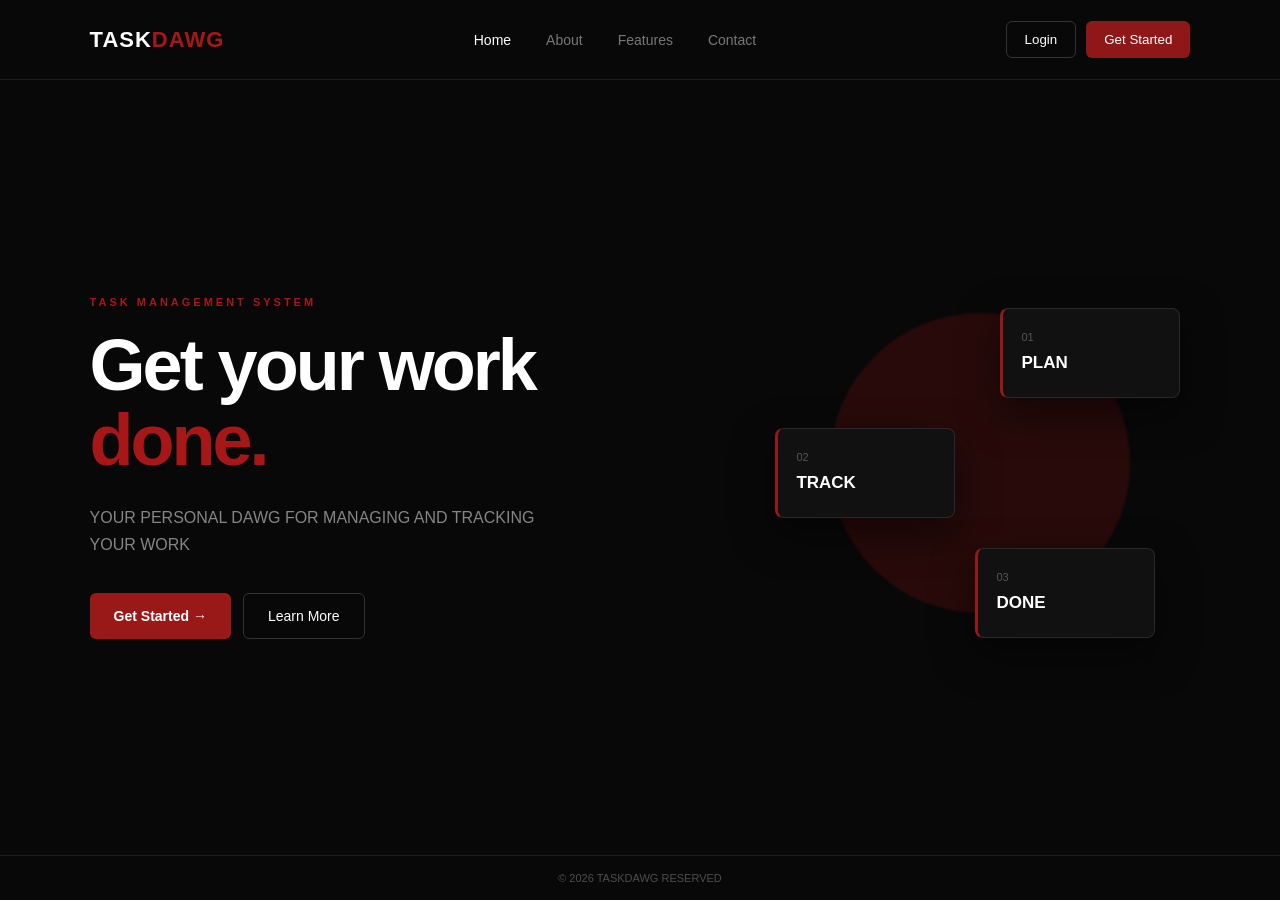
==== index.html @ 2225ff92 "Add files via upload" ====
<!DOCTYPE html>
<html lang="en">
<head>
    <meta charset="UTF-8">
    <meta name="viewport" content="width=device-width, initial-scale=1.0">

    <title>TASKDAWG</title>

    <link rel="stylesheet" href="style.css">
</head>

<body>

    <header class="navbar">

        <div class="logo">
            TASK<span>DAWG</span>
        </div>

        <nav>
            <a href="#" class="active">Home</a>
            <a href="#">About</a>
            <a href="#">Features</a>
            <a href="#">Contact</a>
        </nav>

        <div class="nav-buttons">
            <button class="login-btn">Login</button>
            <button class="signup-btn">Get Started</button>
        </div>

    </header>

    <main class="hero">

        <div class="hero-content">

            <p class="tagline">TASK MANAGEMENT SYSTEM</p>

            <h1>
                Get your work
                <span>done.</span>
            </h1>

            <p class="description">
                YOUR PERSONAL DAWG FOR MANAGING AND TRACKING YOUR WORK
            </p>

            <div class="hero-buttons">
                <button class="primary-btn">Get Started →</button>
                <button class="secondary-btn">Learn More</button>
            </div>

        </div>

        <div class="hero-design">

            <div class="red-circle"></div>

            <div class="design-card card-one">
                <span>01</span>
                <p>PLAN</p>
            </div>

            <div class="design-card card-two">
                <span>02</span>
                <p>TRACK</p>
            </div>

            <div class="design-card card-three">
                <span>03</span>
                <p>DONE</p>
            </div>

        </div>

    </main>

    <footer>
        <p>© 2026 TASKDAWG RESERVED </p>
    </footer>

</body>
</html>
---- style.css ----
* {
    margin: 0;
    padding: 0;
    box-sizing: border-box;
}

body {
    background: #080808;
    color: #ffffff;
    font-family: Arial, sans-serif;
    min-height: 100vh;
}


.navbar {
    height: 80px;
    padding: 0 7%;

    display: flex;
    align-items: center;
    justify-content: space-between;

    border-bottom: 1px solid #1c1c1c;
}


.logo {
    font-size: 22px;
    font-weight: 800;
    letter-spacing: 1px;
}

.logo span {
    color: #a81717;
}


nav {
    display: flex;
    gap: 35px;
}

nav a {
    color: #777777;
    text-decoration: none;
    font-size: 14px;

    transition: 0.3s;
}

nav a:hover,
nav a.active {
    color: #ffffff;
}


.nav-buttons {
    display: flex;
    gap: 10px;
}

button {
    font-family: inherit;
    cursor: pointer;
}

.login-btn {
    background: transparent;
    color: #ffffff;

    border: 1px solid #333333;
    border-radius: 6px;

    padding: 10px 18px;
}

.login-btn:hover {
    border-color: #8f1717;
}


.signup-btn {
    background: #8f1717;
    color: #ffffff;

    border: none;
    border-radius: 6px;

    padding: 11px 18px;
}

.signup-btn:hover {
    background: #b21e1e;
}


.hero {
    min-height: calc(100vh - 125px);

    padding: 70px 7%;

    display: flex;
    align-items: center;
    justify-content: space-between;

    overflow: hidden;
}

.hero-content {
    max-width: 600px;
}

.tagline {
    color: #a81717;

    font-size: 11px;
    font-weight: bold;

    letter-spacing: 3px;

    margin-bottom: 20px;
}

.hero h1 {
    font-size: 72px;
    line-height: 1.05;

    letter-spacing: -3px;

    margin-bottom: 25px;
}

.hero h1 span {
    color: #a81717;
}

.description {
    color: #858585;

    font-size: 16px;
    line-height: 1.7;

    max-width: 480px;

    margin-bottom: 35px;
}


.hero-buttons {
    display: flex;
    gap: 12px;
}

.primary-btn {
    background: #991919;
    color: #ffffff;

    border: none;
    border-radius: 6px;

    padding: 14px 24px;

    font-size: 14px;
    font-weight: bold;
}

.primary-btn:hover {
    background: #b52020;
}

.secondary-btn {
    background: transparent;
    color: #ffffff;

    border: 1px solid #333333;
    border-radius: 6px;

    padding: 14px 24px;

    font-size: 14px;
}

.secondary-btn:hover {
    border-color: #777777;
}

.hero-design {
    width: 430px;
    height: 430px;

    position: relative;
}


.red-circle {
    width: 300px;
    height: 300px;

    background: #641010;

    border-radius: 50%;

    position: absolute;

    top: 60px;
    left: 70px;

    opacity: 0.35;

    filter: blur(1px);
}

.design-card {
    width: 180px;
    height: 90px;

    background: #111111;

    border: 1px solid #292929;
    border-left: 3px solid #971818;

    border-radius: 8px;

    position: absolute;

    padding: 18px;

    box-shadow: 0 15px 40px rgba(0, 0, 0, 0.5);
}

.design-card span {
    color: #555555;
    font-size: 11px;
}

.design-card p {
    font-size: 17px;
    font-weight: bold;

    margin-top: 8px;
}


.card-one {
    top: 55px;
    right: 10px;
}

.card-two {
    top: 175px;
    left: 15px;
}

.card-three {
    bottom: 45px;
    right: 35px;
}


footer {
    height: 45px;

    display: flex;
    align-items: center;
    justify-content: center;

    border-top: 1px solid #1c1c1c;

    color: #4d4d4d;

    font-size: 11px;
}


@media (max-width: 900px) {

    nav {
        display: none;
    }

    .hero {
        padding-top: 50px;
    }

    .hero h1 {
        font-size: 55px;
    }

    .hero-design {
        display: none;
    }
}


@media (max-width: 550px) {

    .navbar {
        padding: 0 5%;
    }

    .nav-buttons .signup-btn {
        display: none;
    }

    .hero {
        padding: 50px 5%;
    }

    .hero h1 {
        font-size: 48px;
    }

    .description {
        font-size: 14px;
    }
}
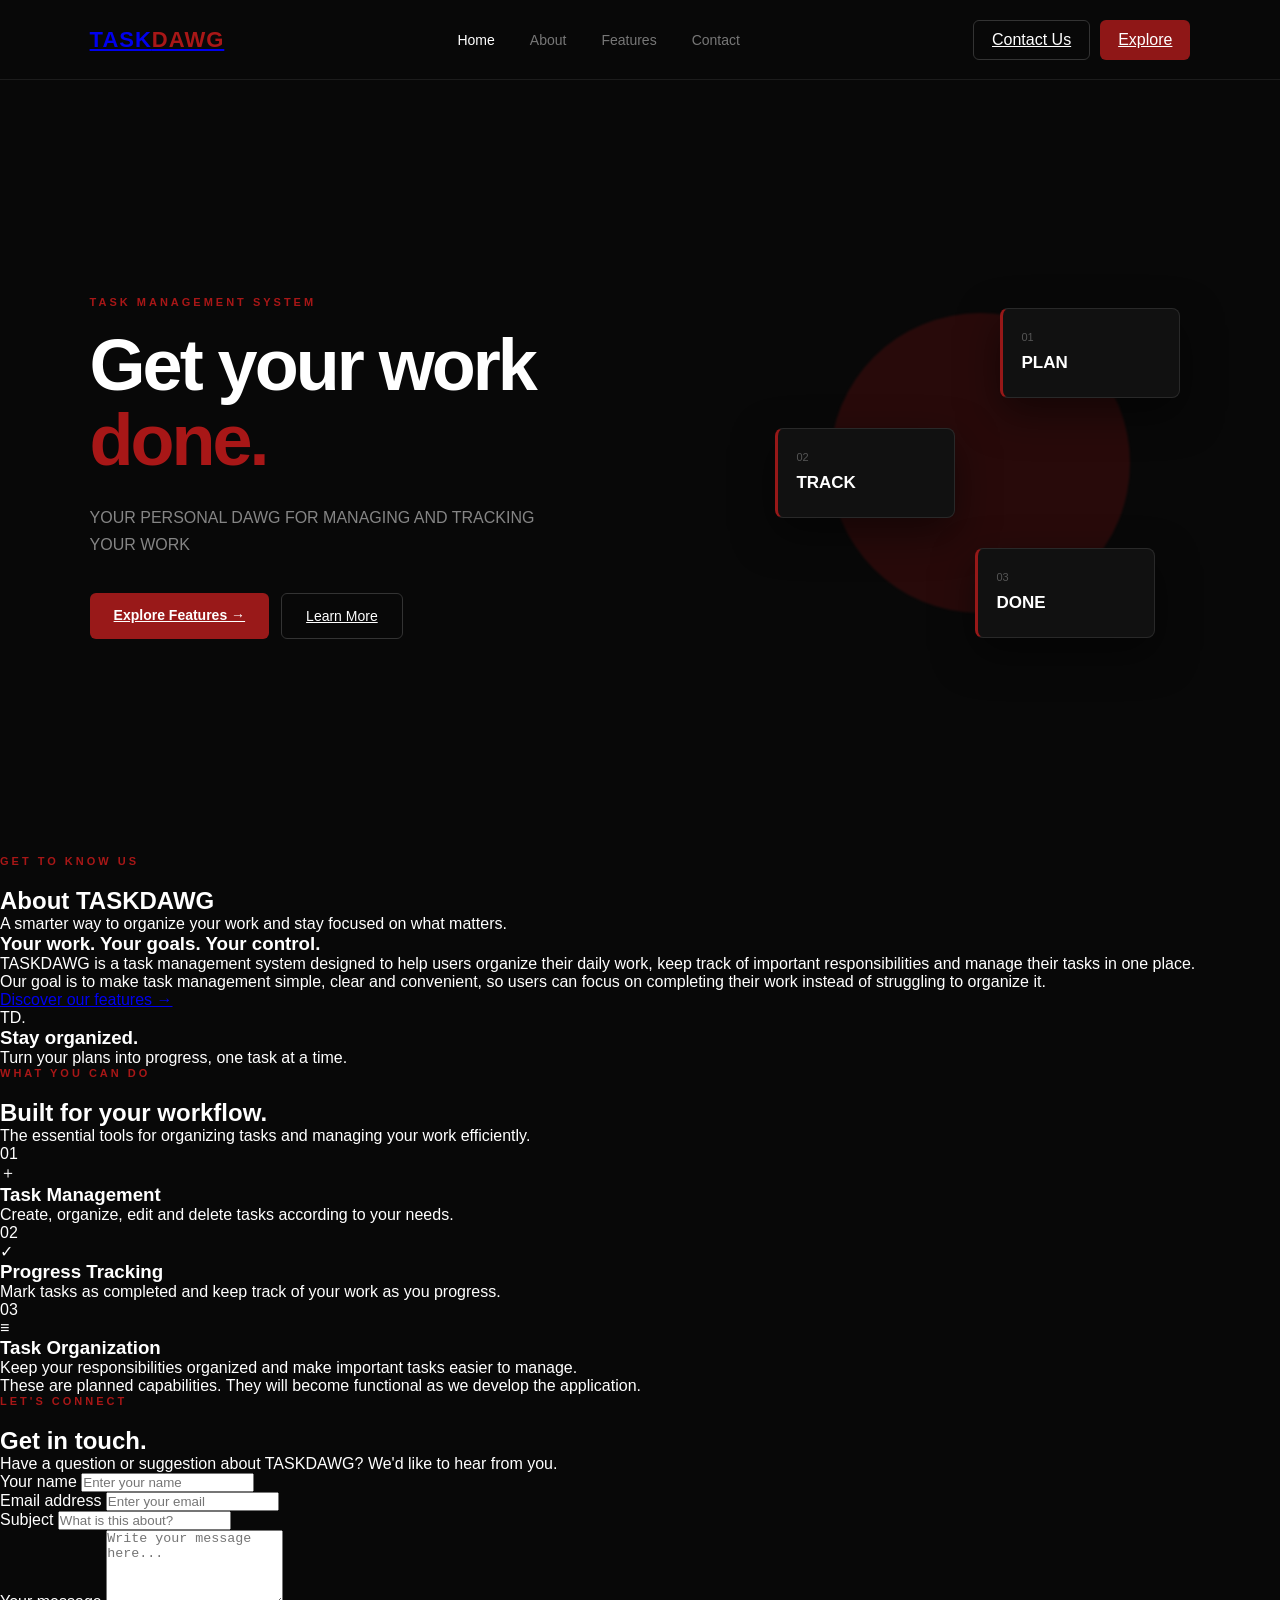
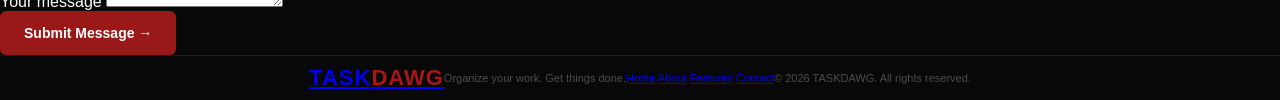
==== commit ca89f57d: "Revise index.html for better layout and features Updated the HTML structure and content for improved" ====
--- a/index.html
+++ b/index.html
@@ -5,81 +5,314 @@
     <meta charset="UTF-8">
     <meta name="viewport" content="width=device-width, initial-scale=1.0">
 
-    <title>TASKDAWG</title>
+    <title>TASKDAWG | Manage Your Work</title>
 
     <link rel="stylesheet" href="style.css">
 </head>
 
 <body>
 
-    <header class="navbar">
-
-        <div class="logo">
+    
+    <header class="navbar" id="home">
+
+        <a href="#home" class="logo">
             TASK<span>DAWG</span>
+        </a>
+
+        <nav aria-label="Main navigation">
+            <a href="#home" class="active">Home</a>
+            <a href="#about">About</a>
+            <a href="#features">Features</a>
+            <a href="#contact">Contact</a>
+        </nav>
+
+        <div class="nav-buttons">
+            <a href="#contact" class="login-btn">Contact Us</a>
+            <a href="#features" class="signup-btn">Explore</a>
         </div>
 
-        <nav>
-            <a href="#" class="active">Home</a>
-            <a href="#">About</a>
-            <a href="#">Features</a>
-            <a href="#">Contact</a>
-        </nav>
-
-        <div class="nav-buttons">
-            <button class="login-btn">Login</button>
-            <button class="signup-btn">Get Started</button>
+    </header>
+
+
+    <main>
+
+        
+        <section class="hero">
+
+            <div class="hero-content">
+
+                <p class="tagline">TASK MANAGEMENT SYSTEM</p>
+
+                <h1>
+                    Get your work
+                    <span>done.</span>
+                </h1>
+
+                <p class="description">
+                    YOUR PERSONAL DAWG FOR MANAGING AND TRACKING YOUR WORK
+                </p>
+
+                <div class="hero-buttons">
+                    <a href="#features" class="primary-btn">
+                        Explore Features →
+                    </a>
+
+                    <a href="#about" class="secondary-btn">
+                        Learn More
+                    </a>
+                </div>
+
+            </div>
+
+            <div class="hero-design" aria-hidden="true">
+
+                <div class="red-circle"></div>
+
+                <div class="design-card card-one">
+                    <span>01</span>
+                    <p>PLAN</p>
+                </div>
+
+                <div class="design-card card-two">
+                    <span>02</span>
+                    <p>TRACK</p>
+                </div>
+
+                <div class="design-card card-three">
+                    <span>03</span>
+                    <p>DONE</p>
+                </div>
+
+            </div>
+
+        </section>
+
+
+        
+        <section class="section about-section" id="about">
+
+            <div class="section-heading">
+                <p class="tagline">GET TO KNOW US</p>
+                <h2>About <span>TASKDAWG</span></h2>
+
+                <p class="section-description">
+                    A smarter way to organize your work and stay focused
+                    on what matters.
+                </p>
+            </div>
+
+            <div class="about-content">
+
+                <div class="about-text">
+                    <h3>Your work. Your goals. Your control.</h3>
+
+                    <p>
+                        TASKDAWG is a task management system designed to
+                        help users organize their daily work, keep track
+                        of important responsibilities and manage their
+                        tasks in one place.
+                    </p>
+
+                    <p>
+                        Our goal is to make task management simple,
+                        clear and convenient, so users can focus on
+                        completing their work instead of struggling
+                        to organize it.
+                    </p>
+
+                    <a href="#features" class="text-link">
+                        Discover our features →
+                    </a>
+                </div>
+
+                <div class="about-highlight">
+                    <div class="highlight-mark">TD.</div>
+                    <h3>Stay organized.</h3>
+                    <p>
+                        Turn your plans into progress, one task at a time.
+                    </p>
+                </div>
+
+            </div>
+
+        </section>
+
+
+        
+        <section class="section features-section" id="features">
+
+            <div class="section-heading">
+                <p class="tagline">WHAT YOU CAN DO</p>
+                <h2>Built for your <span>workflow.</span></h2>
+
+                <p class="section-description">
+                    The essential tools for organizing tasks and
+                    managing your work efficiently.
+                </p>
+            </div>
+
+            <div class="features-grid">
+
+                <article class="feature-card">
+                    <span class="feature-number">01</span>
+                    <div class="feature-icon" aria-hidden="true">＋</div>
+
+                    <h3>Task Management</h3>
+
+                    <p>
+                        Create, organize, edit and delete tasks
+                        according to your needs.
+                    </p>
+                </article>
+
+                <article class="feature-card">
+                    <span class="feature-number">02</span>
+                    <div class="feature-icon" aria-hidden="true">✓</div>
+
+                    <h3>Progress Tracking</h3>
+
+                    <p>
+                        Mark tasks as completed and keep track
+                        of your work as you progress.
+                    </p>
+                </article>
+
+                <article class="feature-card">
+                    <span class="feature-number">03</span>
+                    <div class="feature-icon" aria-hidden="true">≡</div>
+
+                    <h3>Task Organization</h3>
+
+                    <p>
+                        Keep your responsibilities organized
+                        and make important tasks easier to manage.
+                    </p>
+                </article>
+
+            </div>
+
+            <p class="feature-note">
+                These are planned capabilities. They will become
+                functional as we develop the application.
+            </p>
+
+        </section>
+
+
+        
+        <section class="section contact-section" id="contact">
+
+            <div class="section-heading">
+                <p class="tagline">LET'S CONNECT</p>
+                <h2>Get in <span>touch.</span></h2>
+
+                <p class="section-description">
+                    Have a question or suggestion about TASKDAWG?
+                    We'd like to hear from you.
+                </p>
+            </div>
+
+            <form class="contact-form" id="contactForm">
+
+                <div class="form-group">
+                    <label for="name">Your name</label>
+                    <input
+                        type="text"
+                        id="name"
+                        name="name"
+                        placeholder="Enter your name"
+                        required
+                    >
+                </div>
+
+                <div class="form-group">
+                    <label for="email">Email address</label>
+                    <input
+                        type="email"
+                        id="email"
+                        name="email"
+                        placeholder="Enter your email"
+                        required
+                    >
+                </div>
+
+                <div class="form-group">
+                    <label for="subject">Subject</label>
+                    <input
+                        type="text"
+                        id="subject"
+                        name="subject"
+                        placeholder="What is this about?"
+                        required
+                    >
+                </div>
+
+                <div class="form-group">
+                    <label for="message">Your message</label>
+                    <textarea
+                        id="message"
+                        name="message"
+                        rows="5"
+                        placeholder="Write your message here..."
+                        required
+                    ></textarea>
+                </div>
+
+                <button type="submit" class="primary-btn">
+                    Submit Message →
+                </button>
+
+                <p
+                    class="form-notice"
+                    id="formNotice"
+                    role="status"
+                    aria-live="polite"
+                ></p>
+
+            </form>
+
+        </section>
+
+    </main>
+
+
+    
+    <footer class="footer">
+
+        <a href="#home" class="logo">
+            TASK<span>DAWG</span>
+        </a>
+
+        <p>Organize your work. Get things done.</p>
+
+        <div class="footer-links">
+            <a href="#home">Home</a>
+            <a href="#about">About</a>
+            <a href="#features">Features</a>
+            <a href="#contact">Contact</a>
         </div>
 
-    </header>
-
-    <main class="hero">
-
-        <div class="hero-content">
-
-            <p class="tagline">TASK MANAGEMENT SYSTEM</p>
-
-            <h1>
-                Get your work
-                <span>done.</span>
-            </h1>
-
-            <p class="description">
-                YOUR PERSONAL DAWG FOR MANAGING AND TRACKING YOUR WORK
-            </p>
-
-            <div class="hero-buttons">
-                <button class="primary-btn">Get Started →</button>
-                <button class="secondary-btn">Learn More</button>
-            </div>
-
-        </div>
-
-        <div class="hero-design">
-
-            <div class="red-circle"></div>
-
-            <div class="design-card card-one">
-                <span>01</span>
-                <p>PLAN</p>
-            </div>
-
-            <div class="design-card card-two">
-                <span>02</span>
-                <p>TRACK</p>
-            </div>
-
-            <div class="design-card card-three">
-                <span>03</span>
-                <p>DONE</p>
-            </div>
-
-        </div>
-
-    </main>
-
-    <footer>
-        <p>© 2026 TASKDAWG RESERVED </p>
+        <p class="copyright">
+            © 2026 TASKDAWG. All rights reserved.
+        </p>
+
     </footer>
+
+
+    
+    <script>
+        const contactForm = document.getElementById("contactForm");
+        const formNotice = document.getElementById("formNotice");
+
+        contactForm.addEventListener("submit", function(event) {
+            event.preventDefault();
+
+            formNotice.textContent =
+                "This form is a frontend demo. Messages cannot be sent yet.";
+
+            formNotice.classList.add("visible");
+        });
+    </script>
 
 </body>
 </html>
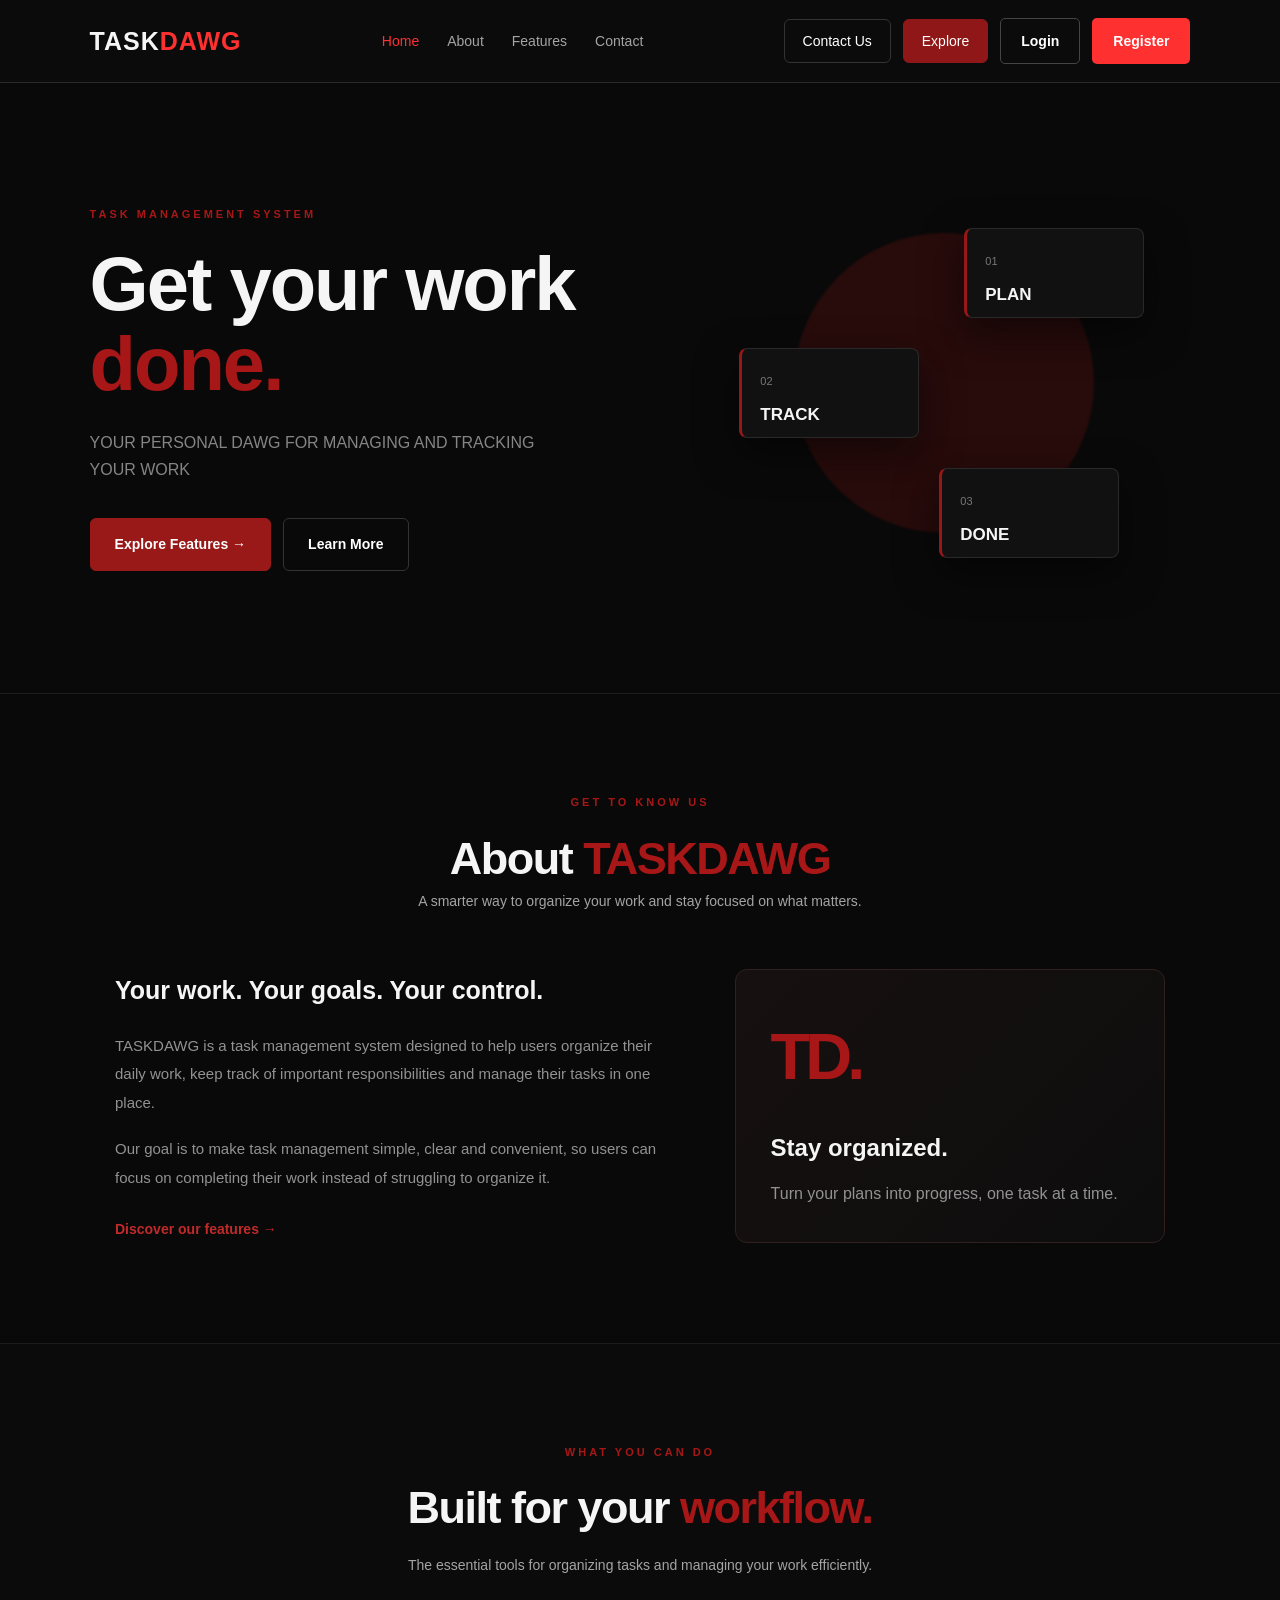
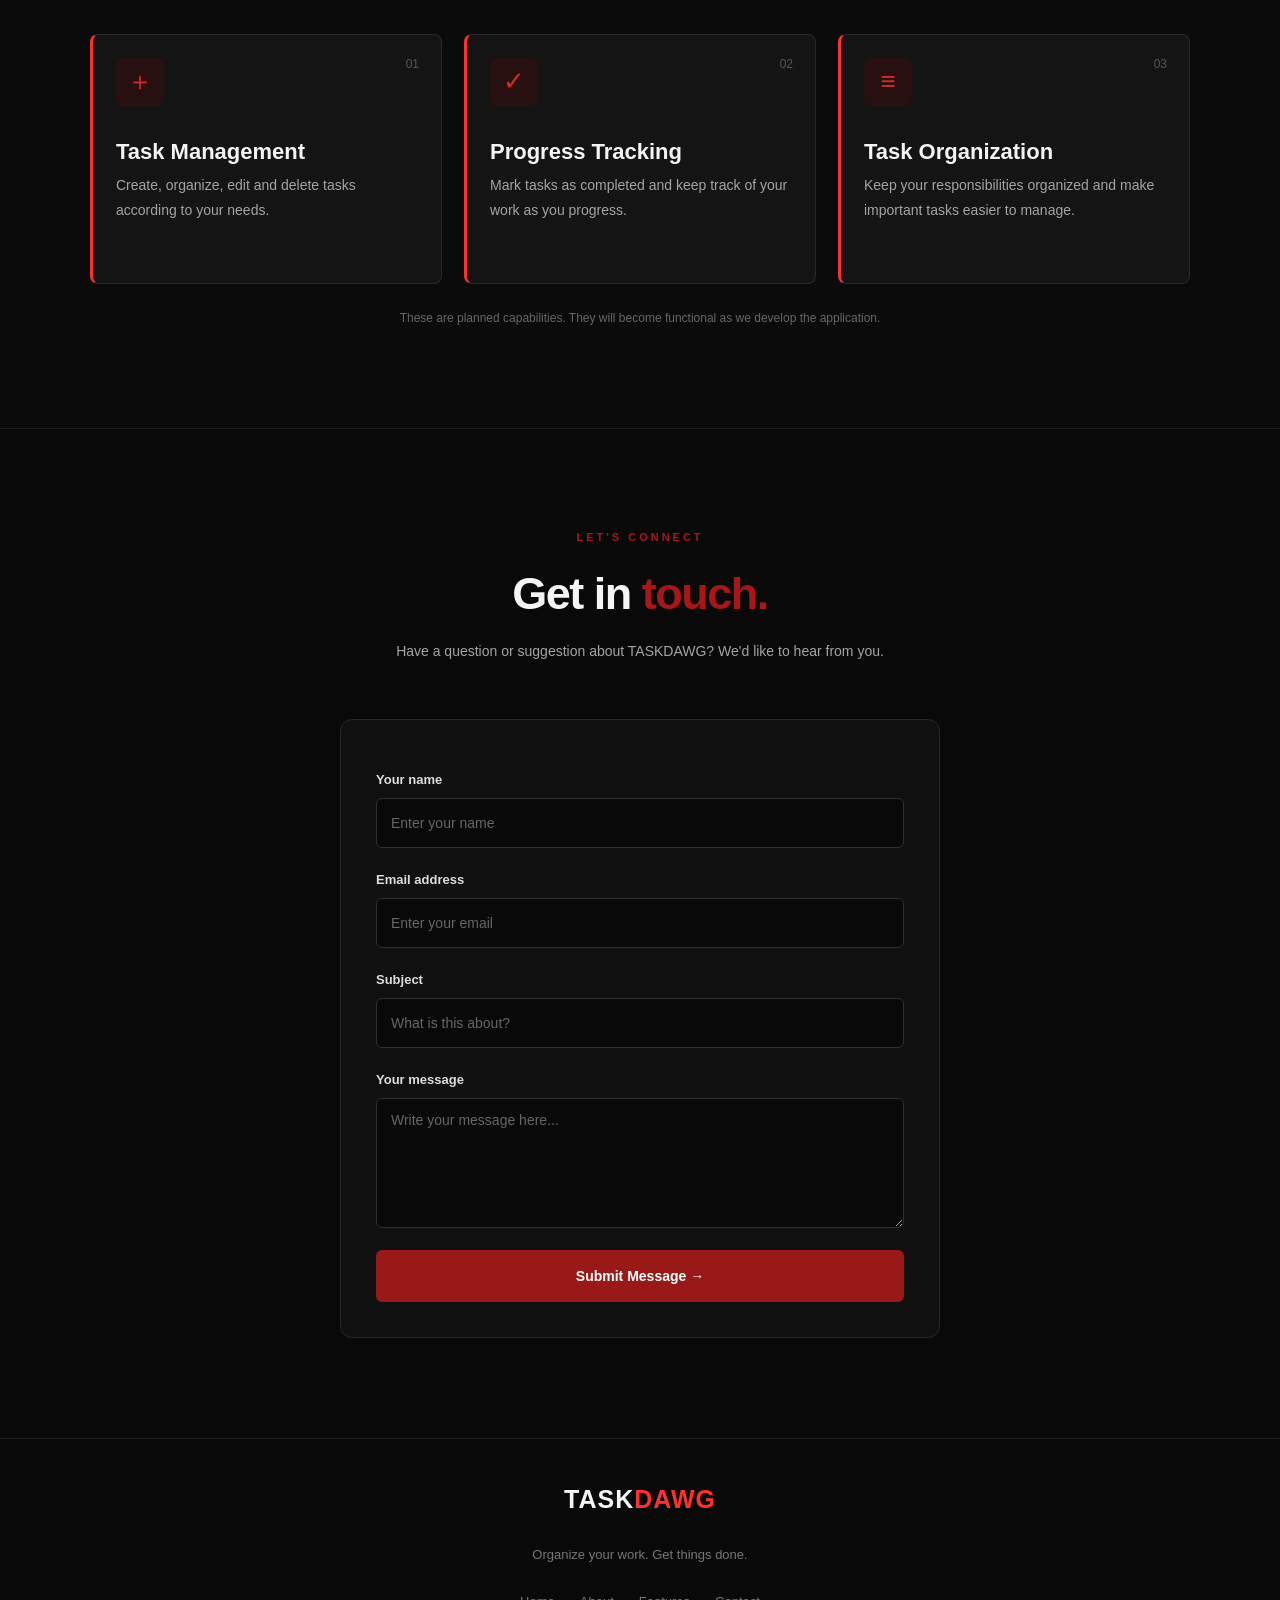
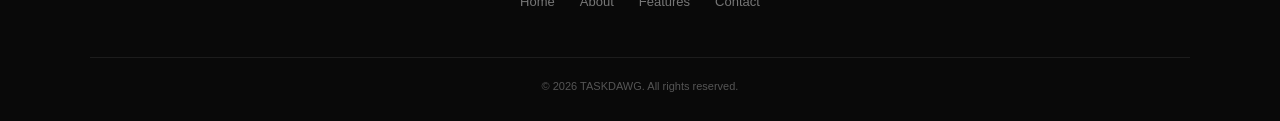
==== commit 54bf07b8: "Update TASKDAWG project files" ====
--- a/index.html
+++ b/index.html
@@ -8,6 +8,7 @@
     <title>TASKDAWG | Manage Your Work</title>
 
     <link rel="stylesheet" href="style.css">
+    <link rel="stylesheet" href="style2.css">
 </head>
 
 <body>
@@ -29,6 +30,8 @@
         <div class="nav-buttons">
             <a href="#contact" class="login-btn">Contact Us</a>
             <a href="#features" class="signup-btn">Explore</a>
+            <a href="login.html" class="btn btn-outline">Login</a>
+            <a href="register.html" class=" btn btn-red">Register</a>
         </div>
 
     </header>
--- a/style.css
+++ b/style.css
@@ -1,9 +1,15 @@
+
 
 
 * {
     margin: 0;
     padding: 0;
     box-sizing: border-box;
+}
+
+html {
+    scroll-behavior: smooth;
+    scroll-padding-top: 85px;
 }
 
 body {
@@ -13,41 +19,64 @@
     min-height: 100vh;
 }
 
+a {
+    color: inherit;
+    text-decoration: none;
+}
+
+button,
+input,
+textarea {
+    font-family: inherit;
+}
+
+button {
+    cursor: pointer;
+}
+
+
+/* 
+   NAVIGATION BAR
+*/
 
 .navbar {
-    height: 80px;
+    min-height: 80px;
     padding: 0 7%;
 
     display: flex;
     align-items: center;
     justify-content: space-between;
-
+    gap: 20px;
+
+    background: #080808;
     border-bottom: 1px solid #1c1c1c;
-}
-
+
+    position: sticky;
+    top: 0;
+    z-index: 100;
+}
 
 .logo {
     font-size: 22px;
     font-weight: 800;
     letter-spacing: 1px;
+    white-space: nowrap;
 }
 
 .logo span {
     color: #a81717;
 }
 
-
 nav {
     display: flex;
-    gap: 35px;
+    align-items: center;
+    gap: 30px;
 }
 
 nav a {
     color: #777777;
-    text-decoration: none;
     font-size: 14px;
-
-    transition: 0.3s;
+    transition: color 0.3s;
 }
 
 nav a:hover,
@@ -55,40 +84,39 @@
     color: #ffffff;
 }
 
-
 .nav-buttons {
     display: flex;
     gap: 10px;
-}
-
-button {
-    font-family: inherit;
-    cursor: pointer;
+    align-items: center;
+}
+
+button,
+.primary-btn,
+.secondary-btn,
+.login-btn,
+.signup-btn {
+    font-size: 14px;
+    border-radius: 6px;
+    transition: background 0.3s, border-color 0.3s,
+                color 0.3s, transform 0.3s;
 }
 
 .login-btn {
     background: transparent;
     color: #ffffff;
-
     border: 1px solid #333333;
-    border-radius: 6px;
-
     padding: 10px 18px;
 }
 
 .login-btn:hover {
     border-color: #8f1717;
 }
-
 
 .signup-btn {
     background: #8f1717;
     color: #ffffff;
-
-    border: none;
-    border-radius: 6px;
-
-    padding: 11px 18px;
+    border: 1px solid #8f1717;
+    padding: 10px 18px;
 }
 
 .signup-btn:hover {
@@ -96,14 +124,18 @@
 }
 
 
+/* 
+   HOME / HERO SECTION
+*/
+
 .hero {
-    min-height: calc(100vh - 125px);
-
+    min-height: calc(100vh - 80px);
     padding: 70px 7%;
 
     display: flex;
     align-items: center;
     justify-content: space-between;
+    gap: 40px;
 
     overflow: hidden;
 }
@@ -114,134 +146,116 @@
 
 .tagline {
     color: #a81717;
-
     font-size: 11px;
     font-weight: bold;
-
     letter-spacing: 3px;
-
     margin-bottom: 20px;
 }
 
 .hero h1 {
-    font-size: 72px;
+    font-size: clamp(48px, 6vw, 72px);
     line-height: 1.05;
-
     letter-spacing: -3px;
-
     margin-bottom: 25px;
 }
 
-.hero h1 span {
+.hero h1 span,
+.section-heading h2 span {
     color: #a81717;
 }
 
 .description {
     color: #858585;
-
     font-size: 16px;
     line-height: 1.7;
-
     max-width: 480px;
-
     margin-bottom: 35px;
 }
 
-
 .hero-buttons {
     display: flex;
+    flex-wrap: wrap;
     gap: 12px;
+}
+
+.primary-btn,
+.secondary-btn {
+    display: inline-flex;
+    align-items: center;
+    justify-content: center;
+    padding: 14px 24px;
+    font-weight: bold;
 }
 
 .primary-btn {
     background: #991919;
     color: #ffffff;
-
-    border: none;
-    border-radius: 6px;
-
-    padding: 14px 24px;
-
-    font-size: 14px;
-    font-weight: bold;
+    border: 1px solid #991919;
 }
 
 .primary-btn:hover {
     background: #b52020;
+    border-color: #b52020;
 }
 
 .secondary-btn {
     background: transparent;
     color: #ffffff;
-
     border: 1px solid #333333;
-    border-radius: 6px;
-
-    padding: 14px 24px;
-
-    font-size: 14px;
 }
 
 .secondary-btn:hover {
     border-color: #777777;
 }
+
+
+/* HERO DECORATION */
 
 .hero-design {
     width: 430px;
     height: 430px;
-
+    flex-shrink: 0;
     position: relative;
 }
-
 
 .red-circle {
     width: 300px;
     height: 300px;
-
     background: #641010;
-
     border-radius: 50%;
 
     position: absolute;
-
     top: 60px;
     left: 70px;
 
     opacity: 0.35;
-
     filter: blur(1px);
 }
 
 .design-card {
     width: 180px;
     height: 90px;
-
     background: #111111;
-
     border: 1px solid #292929;
     border-left: 3px solid #971818;
-
     border-radius: 8px;
 
     position: absolute;
-
     padding: 18px;
 
     box-shadow: 0 15px 40px rgba(0, 0, 0, 0.5);
 }
 
 .design-card span {
-    color: #555555;
+    color: #777777;
     font-size: 11px;
 }
 
 .design-card p {
     font-size: 17px;
     font-weight: bold;
-
     margin-top: 8px;
 }
-
 
 .card-one {
     top: 55px;
@@ -259,60 +273,482 @@
 }
 
 
-footer {
-    height: 45px;
+/* 
+   COMMON SECTION STYLES
+ */
+
+.section {
+    padding: 100px 7%;
+    border-top: 1px solid #1c1c1c;
+    scroll-margin-top: 80px;
+}
+
+.section-heading {
+    max-width: 650px;
+    margin: 0 auto 55px;
+    text-align: center;
+}
+
+.section-heading h2 {
+    font-size: clamp(32px, 4vw, 45px);
+    line-height: 1.2;
+    letter-spacing: -1.5px;
+    margin-bottom: 18px;
+}
+
+.section-description {
+    color: #858585;
+    font-size: 15px;
+    line-height: 1.8;
+}
+
+
+/* 
+   ABOUT SECTION
+ */
+
+.about-content {
+    max-width: 1050px;
+    margin: 0 auto;
+
+    display: grid;
+    grid-template-columns: 1.3fr 1fr;
+    align-items: center;
+    gap: 60px;
+}
+
+.about-text h3 {
+    font-size: 25px;
+    margin-bottom: 22px;
+}
+
+.about-text p {
+    color: #929292;
+    font-size: 15px;
+    line-height: 1.9;
+    margin-bottom: 18px;
+}
+
+.text-link {
+    display: inline-block;
+    color: #c12a2a;
+    font-size: 14px;
+    font-weight: bold;
+    margin-top: 8px;
+}
+
+.text-link:hover {
+    color: #ff4545;
+}
+
+.about-highlight {
+    min-height: 260px;
+    padding: 35px;
+
+    display: flex;
+    flex-direction: column;
+    justify-content: center;
+
+    background: linear-gradient(135deg, #171010, #0d0d0d);
+    border: 1px solid #302020;
+    border-radius: 12px;
+}
+
+.highlight-mark {
+    color: #a81717;
+    font-size: 65px;
+    font-weight: 900;
+    letter-spacing: -5px;
+    margin-bottom: 20px;
+}
+
+.about-highlight h3 {
+    font-size: 24px;
+    margin-bottom: 12px;
+}
+
+.about-highlight p {
+    color: #929292;
+    line-height: 1.7;
+}
+
+
+/* 
+   FEATURES SECTION
+*/
+
+.features-section {
+    background: #0b0b0b;
+}
+
+.features-grid {
+    max-width: 1100px;
+    margin: 0 auto;
+
+    display: grid;
+    grid-template-columns: repeat(3, minmax(0, 1fr));
+    gap: 22px;
+}
+
+.feature-card {
+    position: relative;
+    min-height: 250px;
+    padding: 30px;
+
+    background: #101010;
+    border: 1px solid #252525;
+    border-radius: 10px;
+
+    transition: transform 0.3s, border-color 0.3s;
+}
+
+.feature-card:hover {
+    transform: translateY(-5px);
+    border-color: #7e2020;
+}
+
+.feature-number {
+    position: absolute;
+    top: 20px;
+    right: 22px;
+
+    color: #555555;
+    font-size: 12px;
+}
+
+.feature-icon {
+    width: 48px;
+    height: 48px;
+    margin-bottom: 28px;
 
     display: flex;
     align-items: center;
     justify-content: center;
 
+    background: #291010;
+    color: #d12c2c;
+    border-radius: 8px;
+
+    font-size: 26px;
+}
+
+.feature-card h3 {
+    font-size: 19px;
+    margin-bottom: 15px;
+}
+
+.feature-card p {
+    color: #858585;
+    font-size: 14px;
+    line-height: 1.8;
+}
+
+.feature-note {
+    max-width: 1100px;
+    margin: 24px auto 0;
+
+    color: #666666;
+    font-size: 12px;
+    line-height: 1.7;
+    text-align: center;
+}
+
+
+/* 
+   CONTACT SECTION
+ */
+
+.contact-form {
+    max-width: 600px;
+    margin: 0 auto;
+    padding: 35px;
+
+    background: #101010;
+    border: 1px solid #282828;
+    border-radius: 12px;
+}
+
+.form-group {
+    margin-bottom: 22px;
+}
+
+.form-group label {
+    display: block;
+    margin-bottom: 9px;
+    font-size: 13px;
+    font-weight: bold;
+}
+
+.form-group input,
+.form-group textarea {
+    display: block;
+    width: 100%;
+    padding: 13px 14px;
+
+    background: #090909;
+    color: #ffffff;
+
+    border: 1px solid #303030;
+    border-radius: 6px;
+
+    font-size: 14px;
+    outline: none;
+}
+
+.form-group input:focus,
+.form-group textarea:focus {
+    border-color: #a81717;
+}
+
+.form-group input::placeholder,
+.form-group textarea::placeholder {
+    color: #666666;
+}
+
+.form-group textarea {
+    resize: vertical;
+    min-height: 130px;
+}
+
+.contact-form button {
+    width: 100%;
+}
+
+.form-notice {
+    display: none;
+    margin-top: 18px;
+
+    color: #e6aaaa;
+    font-size: 13px;
+    line-height: 1.7;
+    text-align: center;
+}
+
+.form-notice.visible {
+    display: block;
+}
+
+
+/* 
+   FOOTER
+*/
+
+.footer {
+    padding: 40px 7% 25px;
     border-top: 1px solid #1c1c1c;
 
-    color: #4d4d4d;
-
+    display: flex;
+    flex-direction: column;
+    align-items: center;
+    gap: 18px;
+
+    text-align: center;
+}
+
+.footer > p {
+    color: #777777;
+    font-size: 13px;
+}
+
+.footer-links {
+    display: flex;
+    flex-wrap: wrap;
+    justify-content: center;
+    gap: 25px;
+    margin: 8px 0;
+}
+
+.footer-links a {
+    color: #777777;
+    font-size: 13px;
+}
+
+.footer-links a:hover {
+    color: #ffffff;
+}
+
+.footer .copyright {
+    padding-top: 20px;
+    width: 100%;
+    border-top: 1px solid #1c1c1c;
+    color: #555555;
     font-size: 11px;
 }
 
 
-@media (max-width: 900px) {
+/* 
+   TABLET RESPONSIVENESS
+ */
+
+@media (max-width: 1000px) {
+
+    .navbar {
+        padding: 0 5%;
+    }
 
     nav {
-        display: none;
+        gap: 18px;
+    }
+
+    .nav-buttons {
+        gap: 7px;
+    }
+
+    .login-btn,
+    .signup-btn {
+        padding: 9px 12px;
     }
 
     .hero {
-        padding-top: 50px;
+        padding: 60px 5%;
+    }
+
+    .hero-design {
+        transform: scale(0.8);
+        transform-origin: center right;
+        margin-left: -50px;
+        margin-right: -40px;
+    }
+
+    .features-grid {
+        gap: 15px;
+    }
+
+    .feature-card {
+        padding: 24px;
+    }
+}
+
+
+/* 
+   MOBILE RESPONSIVENESS
+ */
+
+@media (max-width: 700px) {
+
+    .navbar {
+        min-height: 72px;
+        padding: 15px 5%;
+        flex-wrap: wrap;
+        gap: 15px;
+    }
+
+    .logo {
+        font-size: 20px;
+    }
+
+    nav {
+        order: 3;
+        width: 100%;
+        justify-content: space-between;
+        gap: 10px;
+    }
+
+    nav a {
+        font-size: 12px;
+    }
+
+    .nav-buttons {
+        margin-left: auto;
+    }
+
+    .login-btn,
+    .signup-btn {
+        padding: 9px 10px;
+        font-size: 12px;
+    }
+
+    .hero {
+        min-height: auto;
+        padding: 90px 6%;
+    }
+
+    .hero-content {
+        width: 100%;
     }
 
     .hero h1 {
-        font-size: 55px;
+        font-size: clamp(43px, 10vw, 58px);
+        letter-spacing: -2px;
+    }
+
+    .description {
+        font-size: 14px;
     }
 
     .hero-design {
         display: none;
     }
-}
-
-
-@media (max-width: 550px) {
-
-    .navbar {
-        padding: 0 5%;
-    }
+
+    .section {
+        padding: 75px 6%;
+        scroll-margin-top: 105px;
+    }
+
+    .section-heading {
+        margin-bottom: 38px;
+    }
+
+    .about-content {
+        grid-template-columns: 1fr;
+        gap: 30px;
+    }
+
+    .about-text h3 {
+        font-size: 22px;
+    }
+
+    .features-grid {
+        grid-template-columns: 1fr;
+        gap: 16px;
+    }
+
+    .feature-card {
+        min-height: auto;
+    }
+
+    .contact-form {
+        padding: 24px 20px;
+    }
+
+    .footer {
+        padding: 35px 6% 20px;
+    }
+
+    .footer-links {
+        gap: 18px;
+    }
+}
+
+
+/* 
+   SMALL MOBILE SCREENS
+*/
+
+@media (max-width: 380px) {
 
     .nav-buttons .signup-btn {
         display: none;
     }
 
-    .hero {
-        padding: 50px 5%;
+    nav {
+        gap: 8px;
+    }
+
+    nav a {
+        font-size: 11px;
     }
 
     .hero h1 {
-        font-size: 48px;
-    }
-
-    .description {
-        font-size: 14px;
-    }
-}+        font-size: 42px;
+    }
+
+    .hero-buttons {
+        flex-direction: column;
+        align-items: stretch;
+    }
+
+    .section-heading h2 {
+        font-size: 31px;
+    }
+}
--- a/style2.css
+++ b/style2.css
@@ -0,0 +1,642 @@
+
+/* TASKDAWG - Shared styling */
+
+:root {
+    --bg: #090909;
+    --panel: #141414;
+    --panel-light: #1b1b1b;
+    --red: #ff3030;
+    --red-dark: #d91f1f;
+    --white: #f5f5f5;
+    --muted: #a4a4a4;
+    --border: #292929;
+}
+
+* {
+    margin: 0;
+    padding: 0;
+    box-sizing: border-box;
+}
+
+html {
+    scroll-behavior: smooth;
+}
+
+body {
+    background: var(--bg);
+    color: var(--white);
+    font-family: Arial, Helvetica, sans-serif;
+    line-height: 1.6;
+}
+
+a {
+    color: inherit;
+    text-decoration: none;
+}
+
+button, input, select {
+    font: inherit;
+}
+
+button, select {
+    cursor: pointer;
+}
+
+span {
+    color: var(--red);
+}
+
+/* Navigation */
+
+.navbar {
+    width: 100%;
+    min-height: 76px;
+    padding: 18px 7%;
+    display: flex;
+    align-items: center;
+    justify-content: space-between;
+    gap: 20px;
+    border-bottom: 1px solid var(--border);
+    background: #0b0b0b;
+}
+
+.logo {
+    font-size: 25px;
+    font-weight: 900;
+    letter-spacing: 1px;
+}
+
+.logo span {
+    color: var(--red);
+}
+
+.navbar nav {
+    display: flex;
+    gap: 28px;
+}
+
+.navbar nav a,
+.nav-home {
+    color: var(--muted);
+    font-size: 14px;
+    transition: color 0.2s;
+}
+
+.navbar nav a:hover,
+.navbar nav a.active,
+.nav-home:hover {
+    color: var(--red);
+}
+
+.nav-buttons {
+    display: flex;
+    align-items: center;
+    gap: 12px;
+}
+
+/* Buttons */
+
+.btn {
+    display: inline-flex;
+    justify-content: center;
+    align-items: center;
+    padding: 11px 20px;
+    border: 1px solid transparent;
+    border-radius: 5px;
+    font-size: 14px;
+    font-weight: 700;
+    transition: 0.2s;
+    cursor: pointer;
+}
+
+.btn-red {
+    background: var(--red);
+    color: white;
+}
+
+.btn-red:hover {
+    background: var(--red-dark);
+    transform: translateY(-1px);
+}
+
+.btn-outline {
+    border-color: #454545;
+    background: transparent;
+    color: white;
+}
+
+.btn-outline:hover {
+    border-color: var(--red);
+    color: var(--red);
+}
+
+.full-width {
+    width: 100%;
+    margin-top: 10px;
+}
+
+/* Home page */
+
+.hero {
+    min-height: 570px;
+    padding: 90px 7%;
+    display: grid;
+    grid-template-columns: 1.1fr 0.9fr;
+    align-items: center;
+    gap: 65px;
+}
+
+.eyebrow {
+    color: var(--red);
+    font-size: 12px;
+    font-weight: 800;
+    letter-spacing: 3px;
+    margin-bottom: 15px;
+}
+
+.hero h1 {
+    font-size: clamp(48px, 6vw, 76px);
+    line-height: 1.06;
+    letter-spacing: -2px;
+    margin-bottom: 24px;
+}
+
+.hero-description {
+    max-width: 470px;
+    color: var(--muted);
+    font-size: 16px;
+    margin-bottom: 28px;
+}
+
+.hero-buttons {
+    display: flex;
+    flex-wrap: wrap;
+    gap: 12px;
+}
+
+.small-text {
+    margin-top: 24px;
+    color: #777;
+    font-size: 12px;
+}
+
+.hero-cards {
+    display: grid;
+    gap: 15px;
+}
+
+.feature-card {
+    background: var(--panel);
+    border: 1px solid var(--border);
+    border-left: 3px solid var(--red);
+    border-radius: 8px;
+    padding: 23px;
+    transition: transform 0.2s, border-color 0.2s;
+}
+
+.feature-card:hover {
+    transform: translateX(5px);
+    border-color: var(--red);
+}
+
+.card-number {
+    display: block;
+    color: var(--red);
+    font-size: 12px;
+    font-weight: 800;
+    margin-bottom: 5px;
+}
+
+.feature-card h3 {
+    font-size: 22px;
+    margin-bottom: 4px;
+}
+
+.feature-card p {
+    color: var(--muted);
+    font-size: 14px;
+}
+
+/* Home information sections */
+
+.info-section {
+    padding: 75px 7%;
+    text-align: center;
+    border-top: 1px solid var(--border);
+}
+
+.info-section > h2 {
+    font-size: clamp(25px, 4vw, 36px);
+    margin-bottom: 35px;
+}
+
+.info-grid {
+    display: grid;
+    grid-template-columns: repeat(3, 1fr);
+    gap: 20px;
+    text-align: left;
+}
+
+.info-card {
+    padding: 25px;
+    background: var(--panel);
+    border: 1px solid var(--border);
+    border-radius: 8px;
+}
+
+.info-card h3 {
+    margin-bottom: 10px;
+    font-size: 18px;
+}
+
+.info-card p,
+.section-description {
+    color: var(--muted);
+    font-size: 14px;
+}
+
+.about-section .section-description {
+    max-width: 570px;
+    margin: -15px auto 25px;
+}
+
+/* Login and registration */
+
+.auth-page {
+    min-height: 100vh;
+}
+
+.auth-container {
+    min-height: calc(100vh - 76px);
+    padding: 55px 20px;
+    display: flex;
+    justify-content: center;
+    align-items: center;
+}
+
+.auth-card {
+    width: 100%;
+    max-width: 450px;
+    padding: 35px;
+    background: var(--panel);
+    border: 1px solid var(--border);
+    border-radius: 10px;
+    box-shadow: 0 15px 45px rgba(0, 0, 0, 0.25);
+}
+
+.auth-card h1 {
+    font-size: 29px;
+    line-height: 1.3;
+    margin-bottom: 10px;
+}
+
+.auth-description {
+    color: var(--muted);
+    margin-bottom: 25px;
+    font-size: 14px;
+}
+
+.auth-card label,
+.form-group label {
+    display: block;
+    color: #ddd;
+    font-size: 13px;
+    margin: 15px 0 7px;
+}
+
+.auth-card input,
+.task-form input,
+.task-form select {
+    width: 100%;
+    min-width: 0;
+    padding: 12px;
+    background: #0b0b0b;
+    color: white;
+    border: 1px solid #363636;
+    border-radius: 5px;
+    outline: none;
+}
+
+.auth-card input:focus,
+.task-form input:focus,
+.task-form select:focus {
+    border-color: var(--red);
+}
+
+.auth-switch {
+    text-align: center;
+    font-size: 13px;
+    color: var(--muted);
+    margin-top: 22px;
+}
+
+.auth-switch a {
+    color: var(--red);
+    font-weight: bold;
+}
+
+.form-message {
+    font-size: 13px;
+    margin-top: 12px;
+    color: var(--red);
+}
+
+/* Task management page */
+
+.task-page {
+    max-width: 1150px;
+    margin: auto;
+    padding: 55px 25px 70px;
+}
+
+.task-heading {
+    margin-bottom: 30px;
+}
+
+.task-heading h1 {
+    font-size: clamp(32px, 5vw, 45px);
+    line-height: 1.2;
+    margin-bottom: 10px;
+}
+
+.task-heading > p:last-child {
+    color: var(--muted);
+}
+
+.stats-grid {
+    display: grid;
+    grid-template-columns: repeat(3, 1fr);
+    gap: 18px;
+    margin-bottom: 25px;
+}
+
+.stat-card {
+    padding: 23px;
+    background: var(--panel);
+    border: 1px solid var(--border);
+    border-radius: 8px;
+}
+
+.stat-card p {
+    color: var(--muted);
+    font-size: 14px;
+}
+
+.stat-card h2 {
+    font-size: 32px;
+    margin-top: 5px;
+}
+
+.task-panel {
+    padding: 25px;
+    margin-bottom: 22px;
+    background: var(--panel);
+    border: 1px solid var(--border);
+    border-radius: 8px;
+}
+
+.task-panel h2 {
+    font-size: 20px;
+    margin-bottom: 20px;
+}
+
+.task-form {
+    display: grid;
+    grid-template-columns: 2fr 1fr 1fr auto;
+    align-items: end;
+    gap: 13px;
+}
+
+.task-form .form-group label {
+    margin-top: 0;
+}
+
+.add-task-button {
+    white-space: nowrap;
+    min-height: 44px;
+    margin-bottom: 0;
+}
+
+.task-list-heading {
+    display: flex;
+    justify-content: space-between;
+    align-items: center;
+    gap: 15px;
+    flex-wrap: wrap;
+}
+
+.filter-buttons {
+    display: flex;
+    gap: 8px;
+    flex-wrap: wrap;
+}
+
+.filter-btn {
+    padding: 8px 13px;
+    color: var(--muted);
+    background: #0b0b0b;
+    border: 1px solid var(--border);
+    border-radius: 5px;
+}
+
+.filter-btn:hover,
+.filter-btn.selected {
+    color: white;
+    background: var(--red);
+    border-color: var(--red);
+}
+
+.task-item {
+    display: flex;
+    align-items: center;
+    gap: 14px;
+    padding: 17px 0;
+    border-top: 1px solid var(--border);
+}
+
+.task-checkbox {
+    width: 18px;
+    height: 18px;
+    accent-color: var(--red);
+    flex-shrink: 0;
+}
+
+.task-details {
+    flex: 1;
+    min-width: 0;
+}
+
+.task-name {
+    font-weight: 700;
+    overflow-wrap: anywhere;
+}
+
+.task-meta {
+    display: flex;
+    flex-wrap: wrap;
+    gap: 8px;
+    margin-top: 6px;
+    color: var(--muted);
+    font-size: 12px;
+}
+
+.priority {
+    padding: 2px 8px;
+    border-radius: 4px;
+    background: #292929;
+}
+
+.priority.High {
+    color: #ff7777;
+    background: #351616;
+}
+
+.priority.Low {
+    color: #9bd5a5;
+    background: #15271a;
+}
+
+.task-item.completed .task-name {
+    color: #777;
+    text-decoration: line-through;
+}
+
+.delete-btn {
+    padding: 7px 11px;
+    color: #ff7777;
+    background: transparent;
+    border: 1px solid #552626;
+    border-radius: 5px;
+}
+
+.delete-btn:hover {
+    background: #351616;
+}
+
+.empty-message {
+    padding: 25px 0;
+    color: var(--muted);
+    text-align: center;
+    font-size: 14px;
+}
+
+.storage-note {
+    text-align: center;
+    color: #777;
+    font-size: 12px;
+    margin-top: 25px;
+}
+
+/* Footer */
+
+footer {
+    padding: 35px 7%;
+    border-top: 1px solid var(--border);
+    text-align: center;
+}
+
+footer > p {
+    color: var(--muted);
+    font-size: 13px;
+    margin-top: 8px;
+}
+
+footer .copyright {
+    color: #666;
+    margin-top: 18px;
+}
+
+/* Responsive layout */
+
+@media (max-width: 850px) {
+    .hero {
+        grid-template-columns: 1fr;
+        gap: 40px;
+        padding-top: 65px;
+    }
+
+    .hero-cards {
+        max-width: 600px;
+    }
+
+    .task-form {
+        grid-template-columns: 1fr 1fr;
+    }
+
+    .task-title-group {
+        grid-column: 1 / -1;
+    }
+
+    .add-task-button {
+        width: 100%;
+    }
+}
+
+@media (max-width: 600px) {
+    .navbar {
+        padding: 15px 5%;
+        flex-wrap: wrap;
+    }
+
+    .navbar nav {
+        order: 3;
+        width: 100%;
+        justify-content: center;
+        gap: 22px;
+    }
+
+    .navbar .btn {
+        padding: 8px 11px;
+        font-size: 12px;
+    }
+
+    .logo {
+        font-size: 21px;
+    }
+
+    .hero {
+        padding: 55px 6%;
+    }
+
+    .hero h1 {
+        font-size: 52px;
+    }
+
+    .info-section {
+        padding: 55px 6%;
+    }
+
+    .info-grid,
+    .stats-grid {
+        grid-template-columns: 1fr;
+    }
+
+    .auth-card {
+        padding: 25px 20px;
+    }
+
+    .task-page {
+        padding: 35px 15px 50px;
+    }
+
+    .task-panel {
+        padding: 18px;
+    }
+
+    .task-form {
+        grid-template-columns: 1fr;
+    }
+
+    .task-title-group {
+        grid-column: auto;
+    }
+
+    .task-list-heading {
+        align-items: flex-start;
+        flex-direction: column;
+    }
+
+    .task-item {
+        gap: 10px;
+    }
+}
